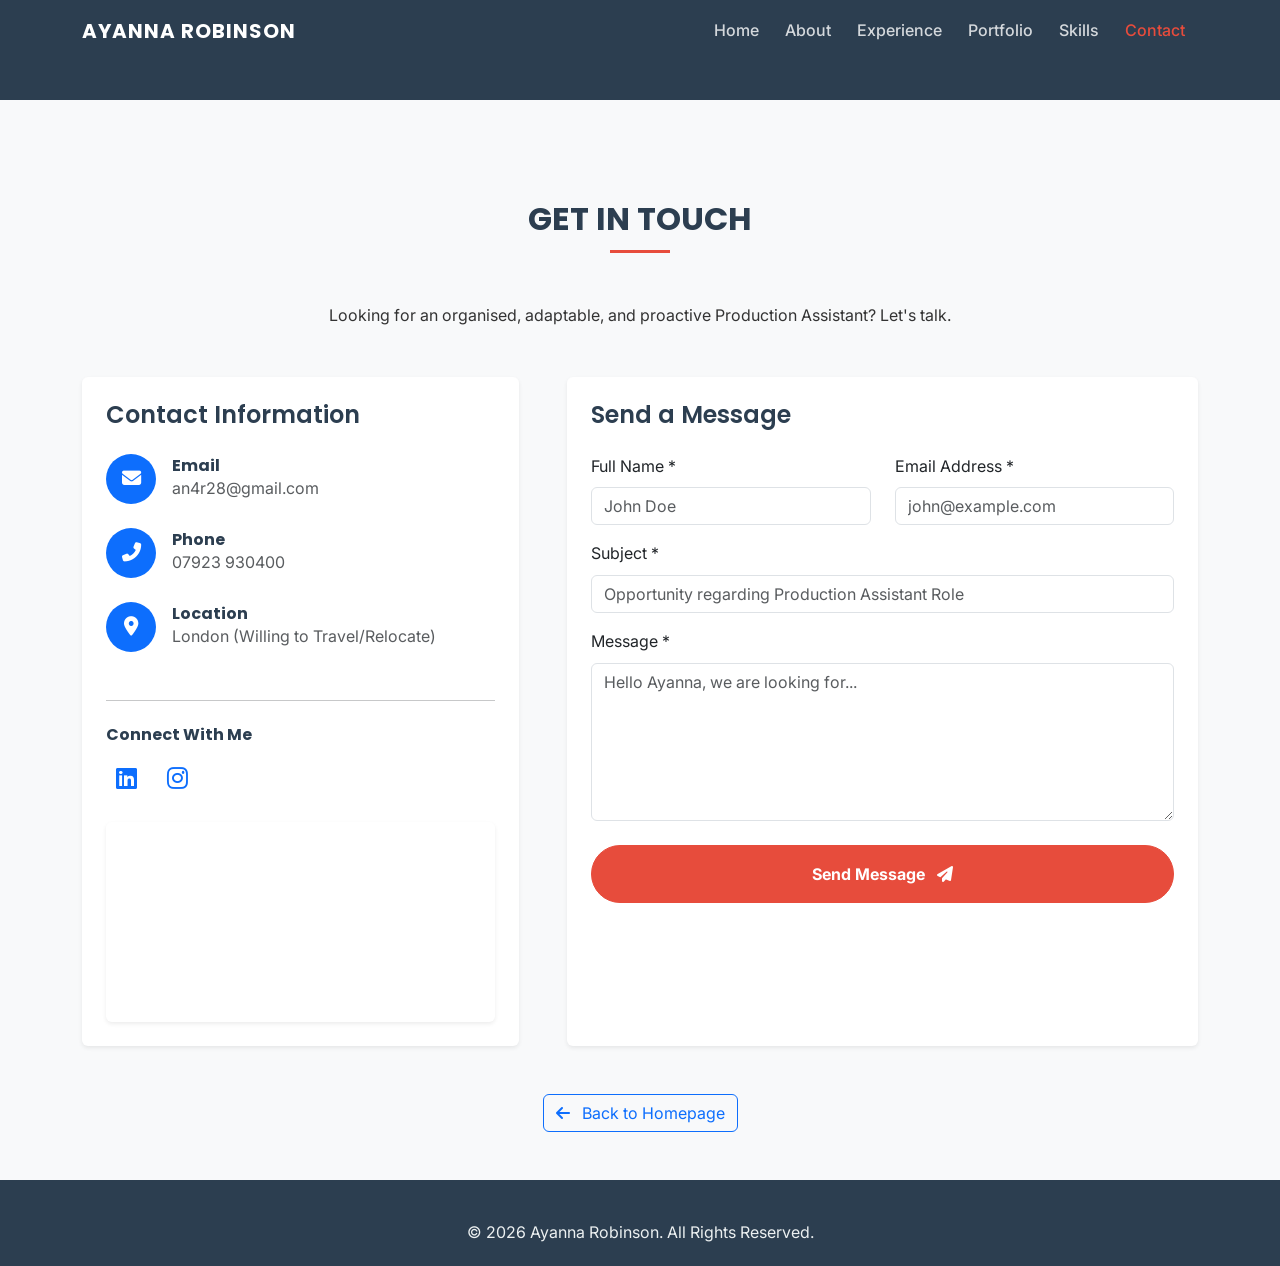
==== contact.html @ 134901e2 "first commit" ====
<!DOCTYPE html>
<html lang="en">
<head>
    <meta charset="UTF-8">
    <meta name="viewport" content="width=device-width, initial-scale=1.0">
    <title>Contact Ayanna Robinson | Production Professional</title>
    
    <!-- Bootstrap 5 CSS -->
    <link href="https://cdn.jsdelivr.net/npm/bootstrap@5.3.0/dist/css/bootstrap.min.css" rel="stylesheet">
    <!-- Font Awesome -->
    <link rel="stylesheet" href="https://cdnjs.cloudflare.com/ajax/libs/font-awesome/6.4.0/css/all.min.css">
    <!-- Custom CSS -->
    <link rel="stylesheet" href="style.css">
</head>
<body class="contact-page">

    <!-- Navigation -->
    <nav class="navbar navbar-expand-lg fixed-top navbar-dark bg-primary">
        <div class="container">
            <a class="navbar-brand" href="index.html#hero">AYANNA ROBINSON</a>
            <button class="navbar-toggler" type="button" data-bs-toggle="collapse" data-bs-target="#navbarCollapse">
                <span class="navbar-toggler-icon"></span>
            </button>
            <div class="collapse navbar-collapse" id="navbarCollapse">
                <ul class="navbar-nav ms-auto mb-2 mb-lg-0">
                    <li class="nav-item"><a class="nav-link" href="index.html#hero">Home</a></li>
                    <li class="nav-item"><a class="nav-link" href="index.html#about">About</a></li>
                    <li class="nav-item"><a class="nav-link" href="index.html#experience">Experience</a></li>
                    <li class="nav-item"><a class="nav-link" href="index.html#portfolio">Portfolio</a></li>
                    <li class="nav-item"><a class="nav-link" href="index.html#skills">Skills</a></li>
                    <li class="nav-item"><a class="nav-link active" href="contact.html">Contact</a></li>
                </ul>
            </div>
        </div>
    </nav>

    <!-- Header Padding -->
    <div style="height: 100px; background-color: var(--primary);"></div>

    <!-- Contact Section -->
    <section id="contact" class="bg-light pb-5">
        <div class="container">
            <h2 class="section-title text-center fade-in">Get In Touch</h2>
            <p class="text-center mb-5 fade-in">Looking for an organised, adaptable, and proactive Production Assistant? Let's talk.</p>
            
            <div class="row g-5 justify-content-center">
                <!-- Contact Info & Map -->
                <div class="col-lg-5 fade-in">
                    <div class="card h-100 p-4 border-0 shadow-sm">
                        <h4 class="mb-4">Contact Information</h4>
                        
                        <div class="d-flex align-items-center mb-4">
                            <div class="bg-primary text-white rounded-circle d-flex justify-content-center align-items-center me-3" style="width: 50px; height: 50px; font-size: 1.2rem;">
                                <i class="fas fa-envelope"></i>
                            </div>
                            <div>
                                <h6 class="mb-0 fw-bold">Email</h6>
                                <a href="mailto:an4r28@gmail.com" class="text-decoration-none text-muted">an4r28@gmail.com</a>
                            </div>
                        </div>

                        <div class="d-flex align-items-center mb-4">
                            <div class="bg-primary text-white rounded-circle d-flex justify-content-center align-items-center me-3" style="width: 50px; height: 50px; font-size: 1.2rem;">
                                <i class="fas fa-phone-alt"></i>
                            </div>
                            <div>
                                <h6 class="mb-0 fw-bold">Phone</h6>
                                <a href="tel:+447923930400" class="text-decoration-none text-muted">07923 930400</a>
                            </div>
                        </div>

                        <div class="d-flex align-items-center mb-4">
                            <div class="bg-primary text-white rounded-circle d-flex justify-content-center align-items-center me-3" style="width: 50px; height: 50px; font-size: 1.2rem;">
                                <i class="fas fa-map-marker-alt"></i>
                            </div>
                            <div>
                                <h6 class="mb-0 fw-bold">Location</h6>
                                <span class="text-muted">London (Willing to Travel/Relocate)</span>
                            </div>
                        </div>

                        <hr class="my-4">
                        <h6 class="fw-bold mb-3">Connect With Me</h6>
                        <div class="social-icons">
                            <a href="#" target="_blank" class="text-primary me-3 fs-4"><i class="fab fa-linkedin"></i></a>
                            <a href="#" target="_blank" class="text-primary fs-4"><i class="fab fa-instagram"></i></a>
                        </div>

                        <!-- Map Placeholder -->
                        <div class="mt-4 rounded overflow-hidden shadow-sm" style="height: 200px;">
                            <iframe src="https://www.google.com/maps/embed?pb=!1m18!1m12!1m3!1d158858.18237072596!2d-0.10159865000000001!3d51.52864165!2m3!1f0!2f0!3f0!3m2!1i1024!2i768!4f13.1!3m3!1m2!1s0x47d8a00baf21de75%3A0x52963a5addd52a99!2sLondon!5e0!3m2!1sen!2suk!4v1680000000000!5m2!1sen!2suk" width="100%" height="100%" style="border:0;" allowfullscreen="" loading="lazy" referrerpolicy="no-referrer-when-downgrade"></iframe>
                        </div>
                    </div>
                </div>

                <!-- Contact Form -->
                <div class="col-lg-7 fade-in">
                    <div class="card p-4 border-0 shadow-sm h-100">
                        <h4 class="mb-4">Send a Message</h4>
                        <form id="contactForm" novalidate>
                            <div class="row">
                                <div class="col-md-6 mb-3">
                                    <label for="name" class="form-label">Full Name *</label>
                                    <input type="text" class="form-control" id="name" required placeholder="John Doe">
                                    <div class="invalid-feedback">Please enter your name.</div>
                                </div>
                                <div class="col-md-6 mb-3">
                                    <label for="email" class="form-label">Email Address *</label>
                                    <input type="email" class="form-control" id="email" required placeholder="john@example.com">
                                    <div class="invalid-feedback">Please enter a valid email address.</div>
                                </div>
                            </div>
                            
                            <div class="mb-3">
                                <label for="subject" class="form-label">Subject *</label>
                                <input type="text" class="form-control" id="subject" required placeholder="Opportunity regarding Production Assistant Role">
                                <div class="invalid-feedback">Please enter a subject.</div>
                            </div>
                            
                            <div class="mb-4">
                                <label for="message" class="form-label">Message *</label>
                                <textarea class="form-control" id="message" rows="6" required placeholder="Hello Ayanna, we are looking for..."></textarea>
                                <div class="invalid-feedback">Please write your message.</div>
                            </div>
                            
                            <button type="submit" class="btn btn-primary w-100 py-3 fw-bold">Send Message <i class="fas fa-paper-plane ms-2"></i></button>
                        </form>
                    </div>
                </div>
            </div>
            
            <div class="text-center mt-5">
                <a href="index.html" class="btn btn-outline-primary"><i class="fas fa-arrow-left me-2"></i> Back to Homepage</a>
            </div>
        </div>
    </section>

    <!-- Footer -->
    <footer class="text-center">
        <div class="container">
            <p class="mb-0">&copy; <span id="year">2026</span> Ayanna Robinson. All Rights Reserved.</p>
        </div>
    </footer>

    <!-- Bootstrap 5 JS Bundle -->
    <script src="https://cdn.jsdelivr.net/npm/bootstrap@5.3.0/dist/js/bootstrap.bundle.min.js"></script>
    <!-- Custom JS -->
    <script src="script.js"></script>
    <script>
        document.getElementById('year').textContent = new Date().getFullYear();
    </script>
</body>
</html>
---- style.css ----
/* style.css */
@import url('https://fonts.googleapis.com/css2?family=Inter:wght@300;400;500;600&family=Poppins:wght@400;500;600;700&display=swap');

:root {
    --primary: #2C3E50;
    --secondary: #E74C3C;
    --accent: #ECF0F1;
    --text: #333333;
    --text-light: #6c757d;
    --light-bg: #f8f9fa;
    --white: #ffffff;
}

body {
    font-family: 'Inter', sans-serif;
    color: var(--text);
    line-height: 1.6;
    overflow-x: hidden;
}

h1, h2, h3, h4, h5, h6, .navbar-brand {
    font-family: 'Poppins', sans-serif;
    font-weight: 600;
    color: var(--primary);
}

/* Loader Animation */
#loader {
    position: fixed;
    top: 0; left: 0; width: 100%; height: 100%;
    background: var(--white);
    z-index: 9999;
    display: flex;
    justify-content: center;
    align-items: center;
    transition: opacity 0.5s ease;
}
.spinner {
    width: 50px; height: 50px;
    border: 5px solid var(--accent);
    border-top-color: var(--secondary);
    border-radius: 50%;
    animation: spin 1s linear infinite;
}
@keyframes spin { 100% { transform: rotate(360deg); } }

/* Navbar */
.navbar {
    transition: all 0.3s ease;
    padding: 20px 0;
}
.navbar.scrolled {
    background-color: var(--primary) !important;
    padding: 10px 0;
    box-shadow: 0 4px 10px rgba(0,0,0,0.1);
}
.contact-page .navbar {
    background-color: var(--primary) !important;
    padding: 10px 0;
}
.navbar-brand { font-weight: 700; letter-spacing: 1px; color: var(--white) !important; }
.nav-link { color: rgba(255,255,255,0.8) !important; font-weight: 500; margin: 0 5px; transition: color 0.3s; }
.nav-link:hover, .nav-link.active { color: var(--secondary) !important; }

/* Buttons */
.btn-primary {
    background-color: var(--secondary);
    border-color: var(--secondary);
    padding: 10px 24px;
    border-radius: 30px;
    font-weight: 500;
    transition: all 0.3s ease;
}
.btn-primary:hover {
    background-color: #c0392b;
    border-color: #c0392b;
    transform: translateY(-2px);
    box-shadow: 0 4px 10px rgba(231, 76, 60, 0.3);
}
.btn-outline-light:hover { color: var(--primary); }

/* Hero Section */
.hero-section {
    /* Updated path for local background image */
    background: linear-gradient(135deg, rgba(44, 62, 80, 0.9) 0%, rgba(26, 37, 47, 0.9) 100%), url('images/hero-bg.jpg') center/cover;
    color: var(--white);
    min-height: 100vh;
    display: flex;
    align-items: center;
    position: relative;
    padding-top: 80px;
}
.hero-section h1, .hero-section h2, .hero-section h3 { color: var(--white); }

/* IMAGE ASPECT RATIO PROTECTIONS */
.hero-img {
    border: 5px solid rgba(255,255,255,0.2);
    box-shadow: 0 10px 30px rgba(0,0,0,0.3);
    object-fit: cover;
    aspect-ratio: 1 / 1; /* Forces a perfect square so border-radius makes a perfect circle */
    width: 100%;
    max-width: 350px;
}

.about-img {
    object-fit: cover;
    aspect-ratio: 3 / 4; /* Professional portrait ratio */
    width: 100%;
}

.testimonial-img {
    object-fit: cover;
    aspect-ratio: 1 / 1;
    width: 60px;
    height: 60px;
}

.social-icons a {
    color: var(--white);
    font-size: 1.5rem;
    margin: 0 10px;
    transition: color 0.3s ease, transform 0.3s ease;
    display: inline-block;
}
.social-icons a:hover { color: var(--secondary); transform: translateY(-3px); }

/* Sections Global */
section { padding: 100px 0; }
.section-title {
    margin-bottom: 50px;
    position: relative;
    padding-bottom: 15px;
    text-transform: uppercase;
    font-weight: 700;
}
.section-title::after {
    content: '';
    position: absolute;
    bottom: 0; left: 50%;
    transform: translateX(-50%);
    width: 60px; height: 3px;
    background-color: var(--secondary);
}

/* About Section */
.about-stats { background-color: var(--light-bg); padding: 20px; border-radius: 10px; text-align: center; }
.about-stats h3 { color: var(--secondary); font-size: 2rem; margin-bottom: 0; }
.trait-badge {
    background-color: var(--primary);
    color: var(--white);
    padding: 8px 16px;
    border-radius: 20px;
    font-size: 0.85rem;
    margin: 5px 5px 5px 0;
    display: inline-block;
}

/* Experience Timeline */
.timeline {
    border-left: 3px solid var(--accent);
    padding-left: 30px;
    margin-left: 15px;
    position: relative;
}
.timeline-item { position: relative; margin-bottom: 40px; }
.timeline-item:last-child { margin-bottom: 0; }
.timeline-item::before {
    content: '';
    width: 17px; height: 17px;
    background: var(--secondary);
    border: 3px solid var(--white);
    border-radius: 50%;
    position: absolute;
    left: -40px; top: 5px;
    box-shadow: 0 0 0 3px var(--accent);
}
.timeline-date { font-size: 0.85rem; color: var(--secondary); font-weight: 600; margin-bottom: 5px; }
.timeline-company { font-weight: 700; color: var(--primary); font-size: 1.2rem; margin-bottom: 2px;}
.timeline-role { font-style: italic; color: var(--text-light); margin-bottom: 10px; }
.timeline-content ul { padding-left: 20px; margin-bottom: 0; }

/* Portfolio Carousel */
.carousel-item img { 
    height: 600px; 
    object-fit: cover; /* Locks in aspect ratio for all gallery items */
    border-radius: 10px; 
    filter: brightness(0.7); 
    width: 100%;
}
.carousel-caption {
    background: rgba(44, 62, 80, 0.8);
    border-radius: 10px;
    padding: 20px;
    bottom: 40px;
}
.carousel-indicators [data-bs-target] { background-color: var(--secondary); }

/* Skills Section */
.skill-card {
    background: var(--white);
    border-radius: 10px;
    padding: 30px 20px;
    box-shadow: 0 5px 15px rgba(0,0,0,0.05);
    height: 100%;
    transition: transform 0.3s ease;
    border-top: 4px solid var(--primary);
}
.skill-card:hover { transform: translateY(-10px); }
.skill-icon { font-size: 2.5rem; color: var(--secondary); margin-bottom: 20px; }
.skill-list { list-style: none; padding: 0; }
.skill-list li { margin-bottom: 10px; position: relative; padding-left: 25px; }
.skill-list li::before {
    content: '\f058';
    font-family: 'Font Awesome 5 Free';
    font-weight: 900;
    color: var(--secondary);
    position: absolute;
    left: 0; top: 2px;
}

/* Certifications & Testimonials */
.cert-card, .test-card {
    border: 1px solid var(--accent);
    border-radius: 10px;
    padding: 25px;
    transition: all 0.3s ease;
    background: var(--white);
    height: 100%;
}
.cert-card:hover, .test-card:hover { box-shadow: 0 10px 20px rgba(0,0,0,0.08); border-color: var(--secondary); }
.test-card .quote-icon { color: var(--accent); font-size: 3rem; position: absolute; top: 10px; right: 20px; opacity: 0.5; }

/* Footer & Back to Top */
footer { background-color: var(--primary); color: var(--accent); padding: 40px 0 20px; }
footer a { color: var(--accent); text-decoration: none; transition: color 0.3s; }
footer a:hover { color: var(--secondary); }
#backToTop {
    position: fixed; bottom: 30px; right: 30px;
    display: none; z-index: 99;
    border-radius: 50%;
    width: 50px; height: 50px;
    background-color: var(--secondary);
    color: var(--white);
    border: none;
    box-shadow: 0 4px 8px rgba(0,0,0,0.2);
    transition: all 0.3s;
}
#backToTop:hover { background-color: #c0392b; transform: scale(1.1); }

/* Scroll Animations */
.fade-in { opacity: 0; transform: translateY(40px); transition: opacity 0.8s ease-out, transform 0.8s ease-out; }
.fade-in.appear { opacity: 1; transform: translateY(0); }

/* Responsive adjustments */
@media (max-width: 768px) {
    .hero-section { text-align: center; }
    .timeline { margin-left: 0; padding-left: 20px; }
    .timeline-item::before { left: -29px; }
    .carousel-item img { height: 400px; }
}
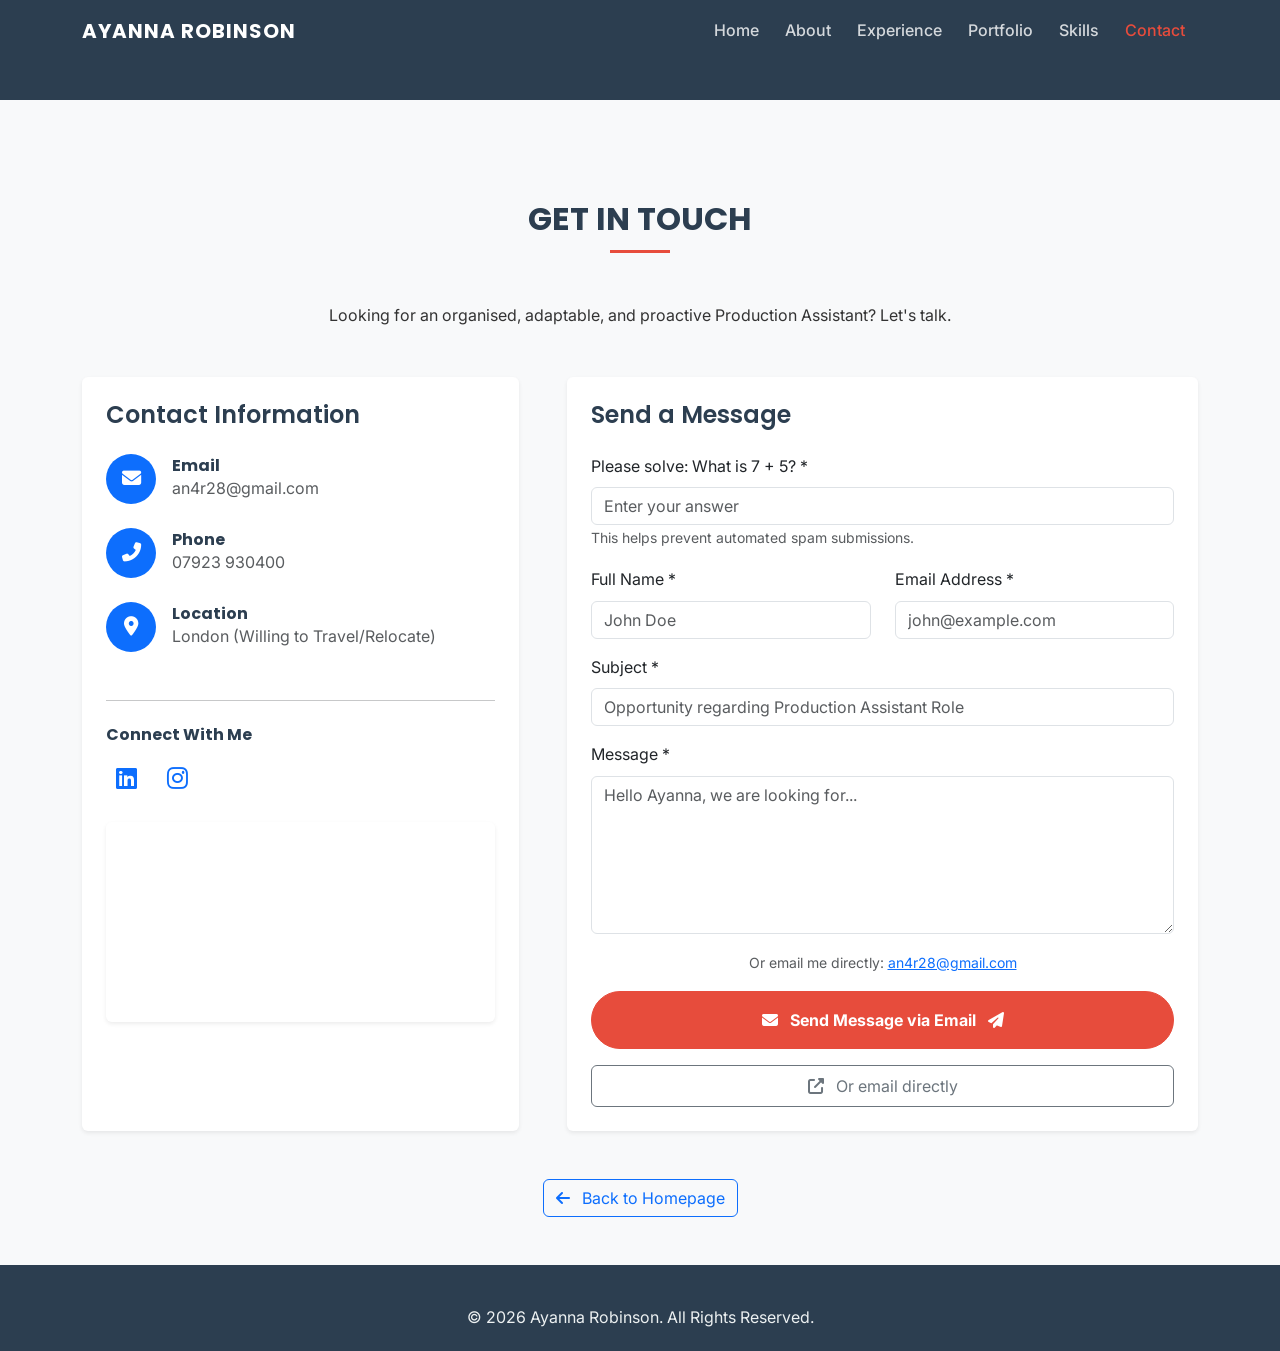
==== commit ea9f3b75: "created certificate and thank you pages. Updated index page so it links to new created pages. Update" ====
--- a/contact.html
+++ b/contact.html
@@ -97,34 +97,79 @@
                 <div class="col-lg-7 fade-in">
                     <div class="card p-4 border-0 shadow-sm h-100">
                         <h4 class="mb-4">Send a Message</h4>
-                        <form id="contactForm" novalidate>
+                        
+                        <!-- FormSubmit.co secure relay form -->
+                        <form id="contactForm" action="https://formsubmit.co/an4r28@gmail.com" method="POST" novalidate>
+                            
+                            <!-- ============================================ -->
+                            <!-- LEVEL 1 BOT DETECTION: Honeypot (hidden trap) -->
+                            <!-- ============================================ -->
+                            <input type="text" name="_honey" style="display:none">
+                            
+                            <!-- ============================================ -->
+                            <!-- LEVEL 2 BOT DETECTION: Timestamp validation   -->
+                            <!-- ============================================ -->
+                            <input type="hidden" name="_timestamp" id="timestampField" value="">
+                            
+                            <!-- ============================================ -->
+                            <!-- LEVEL 3 BOT DETECTION: Math CAPTCHA question  -->
+                            <!-- ============================================ -->
+                            <div class="mb-3">
+                                <label for="captcha" class="form-label">Please solve: <span id="captchaQuestion">What is 4 + 5?</span> *</label>
+                                <input type="number" class="form-control" id="captcha" placeholder="Enter your answer" required>
+                                <input type="hidden" id="captchaAnswer" value="">
+                                <div class="invalid-feedback">Please answer the security question correctly.</div>
+                                <small class="text-muted">This helps prevent automated spam submissions.</small>
+                            </div>
+
+                            <!-- FormSubmit.co additional options -->
+                            <input type="hidden" name="_subject" value="New message from Ayanna Robinson's Portfolio">
+                            <input type="hidden" name="_captcha" value="false">
+                            <input type="hidden" name="_template" value="table">
+                            <input type="hidden" name="_next" value="https://mikeconel.github.io/ayannarobinson/thank-you.html">
+                            
                             <div class="row">
                                 <div class="col-md-6 mb-3">
                                     <label for="name" class="form-label">Full Name *</label>
-                                    <input type="text" class="form-control" id="name" required placeholder="John Doe">
+                                    <input type="text" class="form-control" id="name" name="name" required placeholder="John Doe">
                                     <div class="invalid-feedback">Please enter your name.</div>
                                 </div>
                                 <div class="col-md-6 mb-3">
                                     <label for="email" class="form-label">Email Address *</label>
-                                    <input type="email" class="form-control" id="email" required placeholder="john@example.com">
+                                    <input type="email" class="form-control" id="email" name="email" required placeholder="john@example.com">
                                     <div class="invalid-feedback">Please enter a valid email address.</div>
                                 </div>
                             </div>
                             
                             <div class="mb-3">
                                 <label for="subject" class="form-label">Subject *</label>
-                                <input type="text" class="form-control" id="subject" required placeholder="Opportunity regarding Production Assistant Role">
+                                <input type="text" class="form-control" id="subject" name="subject" required placeholder="Opportunity regarding Production Assistant Role">
                                 <div class="invalid-feedback">Please enter a subject.</div>
                             </div>
                             
-                            <div class="mb-4">
+                            <div class="mb-3">
                                 <label for="message" class="form-label">Message *</label>
-                                <textarea class="form-control" id="message" rows="6" required placeholder="Hello Ayanna, we are looking for..."></textarea>
+                                <textarea class="form-control" id="message" name="message" rows="6" required placeholder="Hello Ayanna, we are looking for..."></textarea>
                                 <div class="invalid-feedback">Please write your message.</div>
                             </div>
                             
-                            <button type="submit" class="btn btn-primary w-100 py-3 fw-bold">Send Message <i class="fas fa-paper-plane ms-2"></i></button>
+                            <!-- Mailto fallback: the form submits via FormSubmit, but a direct mailto link is also provided -->
+                            <div class="mb-3 text-center">
+                                <small class="text-muted">Or email me directly: <a href="mailto:an4r28@gmail.com?subject=Enquiry%20from%20Portfolio" class="text-primary">an4r28@gmail.com</a></small>
+                            </div>
+                            
+                            <button type="submit" class="btn btn-primary w-100 py-3 fw-bold">
+                                <i class="fas fa-envelope me-2"></i> Send Message via Email
+                                <i class="fas fa-paper-plane ms-2"></i>
+                            </button>
                         </form>
+                        
+                        <!-- Direct mailto fallback button (alternative) -->
+                        <div class="mt-3 text-center">
+                            <a href="mailto:an4r28@gmail.com?subject=Enquiry%20from%20Portfolio" class="btn btn-outline-secondary w-100 py-2">
+                                <i class="fas fa-external-link-alt me-2"></i> Or email directly
+                            </a>
+                        </div>
                     </div>
                 </div>
             </div>
@@ -147,6 +192,106 @@
     <!-- Custom JS -->
     <script src="script.js"></script>
     <script>
+        // ============================================================
+        // LEVEL 1 & 2 BOT DETECTION: Timestamp & JavaScript check
+        // ============================================================
+        document.addEventListener('DOMContentLoaded', function() {
+            // Set timestamp when the page loads (bots often skip JavaScript)
+            const timestampField = document.getElementById('timestampField');
+            if (timestampField) {
+                timestampField.value = new Date().getTime().toString();
+            }
+            
+            // ============================================================
+            // LEVEL 3: Generate random math CAPTCHA
+            // ============================================================
+            const num1 = Math.floor(Math.random() * 9) + 2;  // 2-10
+            const num2 = Math.floor(Math.random() * 9) + 2;  // 2-10
+            const answer = num1 + num2;
+            
+            document.getElementById('captchaQuestion').textContent = 'What is ' + num1 + ' + ' + num2 + '?';
+            document.getElementById('captchaAnswer').value = answer;
+            
+            // ============================================================
+            // Form validation with CAPTCHA check
+            // ============================================================
+            const form = document.getElementById('contactForm');
+            const captchaInput = document.getElementById('captcha');
+            
+            if (form) {
+                form.addEventListener('submit', function(e) {
+                    // Validate CAPTCHA answer
+                    const userAnswer = parseInt(captchaInput.value, 10);
+                    const correctAnswer = parseInt(document.getElementById('captchaAnswer').value, 10);
+                    
+                    if (userAnswer !== correctAnswer || isNaN(userAnswer)) {
+                        e.preventDefault();
+                        captchaInput.classList.add('is-invalid');
+                        captchaInput.focus();
+                        alert('Please answer the security question correctly.');
+                        return false;
+                    } else {
+                        captchaInput.classList.remove('is-invalid');
+                    }
+                    
+                    // Basic validation for other fields
+                    const name = document.getElementById('name');
+                    const email = document.getElementById('email');
+                    const subject = document.getElementById('subject');
+                    const message = document.getElementById('message');
+                    let isValid = true;
+                    
+                    if (!name.value.trim()) {
+                        name.classList.add('is-invalid');
+                        isValid = false;
+                    } else {
+                        name.classList.remove('is-invalid');
+                    }
+                    
+                    if (!email.value.trim() || !email.validity.valid) {
+                        email.classList.add('is-invalid');
+                        isValid = false;
+                    } else {
+                        email.classList.remove('is-invalid');
+                    }
+                    
+                    if (!subject.value.trim()) {
+                        subject.classList.add('is-invalid');
+                        isValid = false;
+                    } else {
+                        subject.classList.remove('is-invalid');
+                    }
+                    
+                    if (!message.value.trim()) {
+                        message.classList.add('is-invalid');
+                        isValid = false;
+                    } else {
+                        message.classList.remove('is-invalid');
+                    }
+                    
+                    if (!isValid) {
+                        e.preventDefault();
+                        return false;
+                    }
+                    
+                    // If all valid, form submits to FormSubmit.co
+                    // The form will send an email directly via FormSubmit's mailto relay
+                });
+            }
+            
+            // ============================================================
+            // Real-time validation clearing
+            // ============================================================
+            document.querySelectorAll('#contactForm .form-control').forEach(function(input) {
+                input.addEventListener('input', function() {
+                    if (this.classList.contains('is-invalid') && this.value.trim()) {
+                        this.classList.remove('is-invalid');
+                    }
+                });
+            });
+        });
+        
+        // Update copyright year
         document.getElementById('year').textContent = new Date().getFullYear();
     </script>
 </body>
